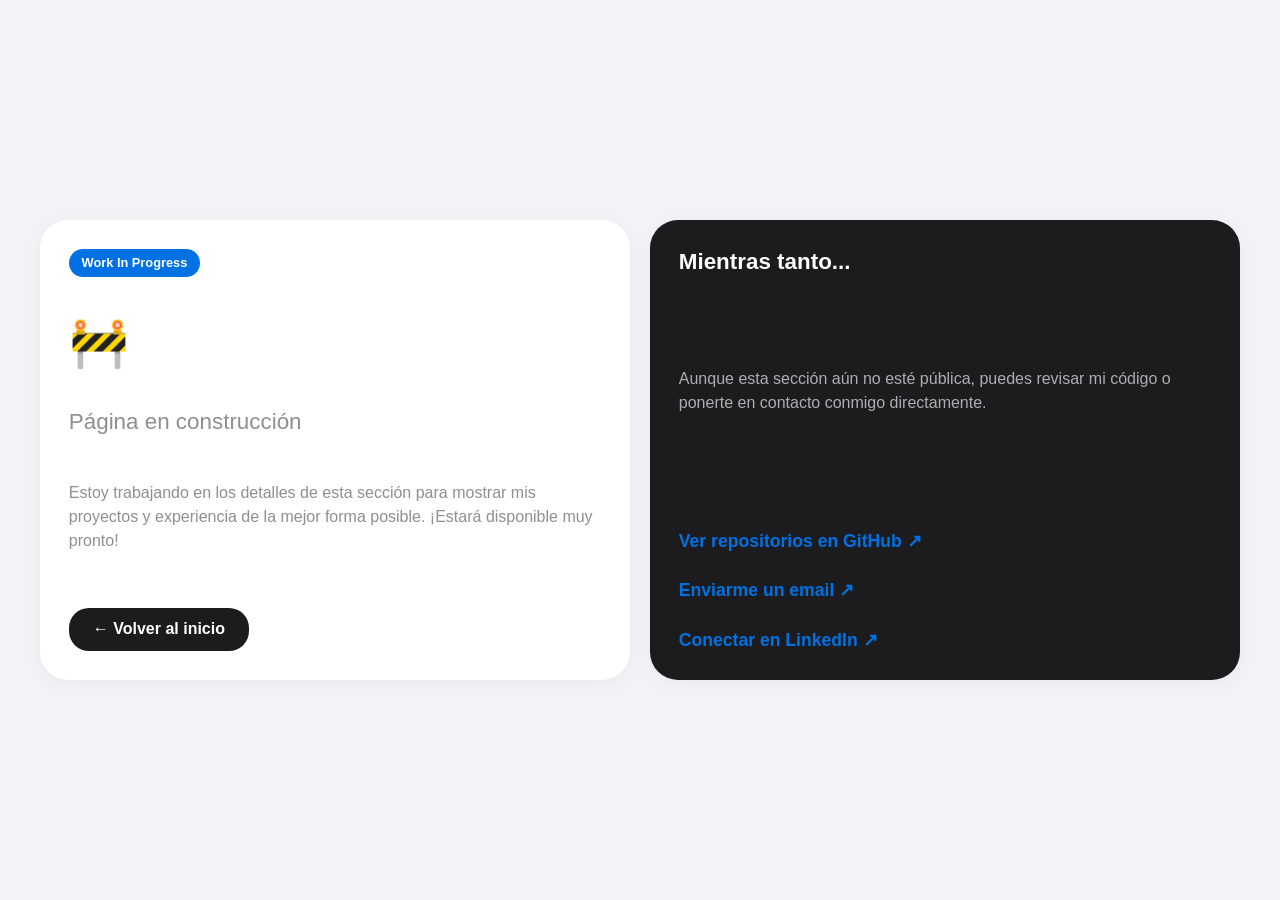
==== paginas/desarrollo.html @ 82659508 "Add files via upload" ====
<!DOCTYPE html>
<html lang="es">
<head>
    <meta charset="UTF-8">
    <meta name="viewport" content="width=device-width, initial-scale=1.0">
    <title>En Desarrollo | Pablo Ventero</title>
    <link rel="stylesheet" href="estiloPaginas.css">
</head>
<body>

    <main class="bento-container">
        
        <!-- Caja Principal (Fila 1 y 2, Izquierda) -->
        <div class="bento-item span-2x2">
            <span class="badge highlight">Work In Progress</span>
            <h1 style="font-size: 3rem; margin-bottom: 1rem;">🚧</h1>
            <h2>Página en construcción</h2>
            <p>Estoy trabajando en los detalles de esta sección para mostrar mis proyectos y experiencia de la mejor forma posible. ¡Estará disponible muy pronto!</p>
            <a href="../index.html" class="btn" style="margin-top: 2rem;">&larr; Volver al inicio</a>
        </div>

        <!-- Caja Secundaria (Fila 1 y 2, Derecha) -->
        <div class="bento-item span-2x2 dark-bg">
            <h3>Mientras tanto...</h3>
            <p>Aunque esta sección aún no esté pública, puedes revisar mi código o ponerte en contacto conmigo directamente.</p>
            
            <div class="social-links" style="margin-top: 2rem;">
                <a href="https://github.com/tu-usuario" target="_blank" style="font-size: 1.1rem;">Ver repositorios en GitHub ↗</a>
                <a href="mailto:tu-correo@email.com" style="font-size: 1.1rem; margin-top: 1rem;">Enviarme un email ↗</a>
                <a href="https://linkedin.com/in/tu-usuario" target="_blank" style="font-size: 1.1rem; margin-top: 1rem;">Conectar en LinkedIn ↗</a>
            </div>
        </div>

    </main>

</body>
</html>
---- paginas/estiloPaginas.css ----
:root {
    --bg-color: #f2f2f7;
    --bento-bg: #ffffff;
    --bento-hover: #f9f9fb;
    --text-main: #1c1c1e;
    --text-sec: #8e8e93;
    --accent: #0071e3;
    --dark-bg: #1c1c1e;
    --dark-hover: #2c2c2e;
    --dark-text: #ffffff;
    --radius: 28px;
    --gap: 20px;
}

* {
    margin: 0;
    padding: 0;
    box-sizing: border-box;
    font-family: -apple-system, BlinkMacSystemFont, "Segoe UI", Roboto, Helvetica, Arial, sans-serif;
}

body {
    background-color: var(--bg-color);
    color: var(--text-main);
    display: flex;
    justify-content: center;
    align-items: center;
    min-height: 100vh;
    padding: 2rem;
}

.bento-container {
    display: grid;
    grid-template-columns: repeat(4, 1fr);
    /* Reducimos la altura base de cada fila (antes era 250px) */
    grid-auto-rows: 220px; 
    gap: var(--gap);
    max-width: 1200px;
    width: 100%;
}

/* Estilos base de las cajas */
.bento-item {
    background-color: var(--bento-bg);
    border-radius: var(--radius);
    /* Reducimos ligeramente el padding para que el contenido respire al tener menos altura */
    padding: 1.8rem;
    box-shadow: 0 4px 20px rgba(0, 0, 0, 0.04);
    display: flex;
    flex-direction: column;
    justify-content: space-between;
    overflow: hidden;
    position: relative;
    text-decoration: none;
    color: var(--text-main);
}

/* --- ANIMACIONES PARA LOS ENLACES --- */
.project-link {
    transition: transform 0.3s cubic-bezier(0.175, 0.885, 0.32, 1.275), 
                box-shadow 0.3s ease, 
                background-color 0.3s ease;
    cursor: pointer;
}

.project-link:hover {
    transform: translateY(-8px) scale(1.02);
    box-shadow: 0 15px 35px rgba(0, 0, 0, 0.1);
    background-color: var(--bento-hover);
}

.project-link h3 { transition: transform 0.3s ease; }
.project-link:hover h3 { transform: translateX(5px); }

.dark-bg.project-link:hover { background-color: var(--dark-hover); }

/* --- SPANS DE LA CUADRÍCULA PARA 5 ELEMENTOS --- */
.span-2x2 { grid-column: span 2; grid-row: span 2; }
.span-2x1 { grid-column: span 2; grid-row: span 1; }
.span-1x1 { grid-column: span 1; grid-row: span 1; }
.span-1x2 { grid-column: span 1; grid-row: span 2; }

/* Tipografías */
h1 { font-size: 2.5rem; font-weight: 700; margin-bottom: 0.5rem; letter-spacing: -0.05em; }
h2 { font-size: 1.4rem; font-weight: 500; color: var(--text-sec); margin-bottom: 1.5rem; }
h3 { font-size: 1.4rem; font-weight: 600; margin-bottom: 0.5rem; display: flex; align-items: center; justify-content: space-between;}
p { color: var(--text-sec); font-size: 1rem; line-height: 1.5; }

/* Elementos de UI */
.badge {
    align-self: flex-start;
    background: #e5e5ea;
    color: var(--text-main);
    padding: 0.4rem 0.8rem;
    border-radius: 20px;
    font-size: 0.8rem;
    font-weight: 600;
    margin-bottom: 1rem;
}

.badge.highlight { background: var(--accent); color: white; }

.btn {
    align-self: flex-start;
    background: var(--text-main);
    color: white;
    text-decoration: none;
    padding: 0.8rem 1.5rem;
    border-radius: 20px;
    font-weight: 600;
    margin-top: auto;
}

.dark-bg { background-color: var(--dark-bg); color: var(--dark-text); }
.dark-bg p, .dark-bg h2 { color: #aeaeb2; }
.dark-bg .badge { background: #3a3a3c; color: white; }

.location { font-weight: 600; margin-bottom: 1rem; color: var(--text-main); }
.social-links { display: flex; flex-direction: column; gap: 0.8rem; }
.social-links a { color: var(--accent); text-decoration: none; font-weight: 600; transition: opacity 0.2s; }
.social-links a:hover { opacity: 0.7; }

/* Caja de Perfil (Sobre Mí) con Foto */
.profile-box {
    display: flex;
    flex-direction: row;
    align-items: center;
    gap: 2rem;
}
.profile-content { flex: 1; }
.profile-img {
    width: 120px;
    height: 120px;
    border-radius: 50%;
    background-color: #d1d1d6; /* Reemplaza esto con background-image: url('tu-foto.jpg'); */
    flex-shrink: 0;
}

/* Diseño Responsivo */
@media (max-width: 950px) {
    .bento-container {
        grid-template-columns: repeat(2, 1fr);
        grid-auto-rows: auto;
    }
    .span-2x2, .span-2x1 { grid-column: span 2; }
    .span-1x1 { grid-column: span 1; min-height: 250px; }
    .profile-box { flex-direction: column; text-align: center; }
}

@media (max-width: 600px) {
    .bento-container { grid-template-columns: 1fr; }
    .span-2x2, .span-2x1, .span-1x1 { grid-column: span 1; grid-row: auto; min-height: 250px; }
}
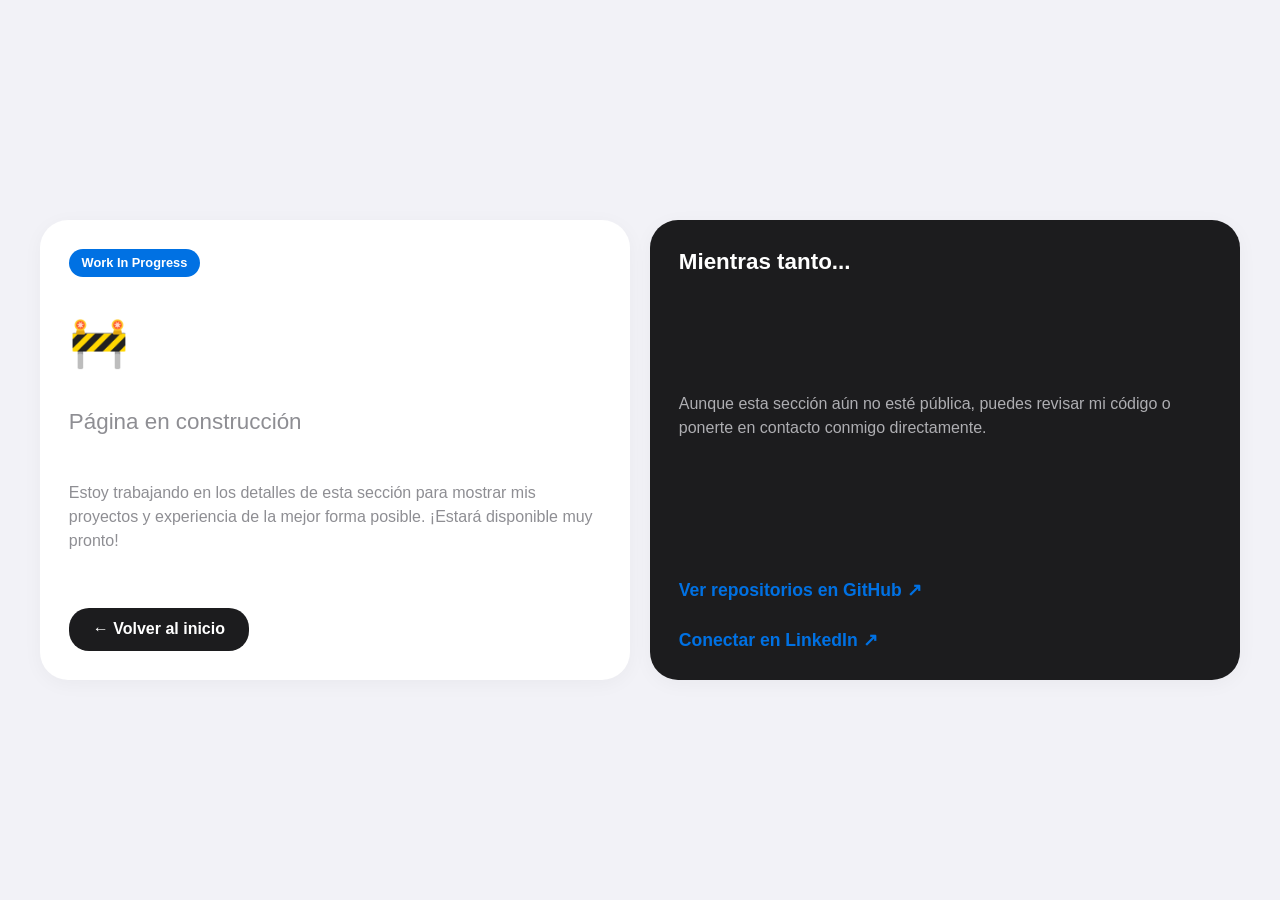
==== commit 7d7910f0: "Add files via upload" ====
--- a/paginas/desarrollo.html
+++ b/paginas/desarrollo.html
@@ -25,9 +25,8 @@
             <p>Aunque esta sección aún no esté pública, puedes revisar mi código o ponerte en contacto conmigo directamente.</p>
             
             <div class="social-links" style="margin-top: 2rem;">
-                <a href="https://github.com/tu-usuario" target="_blank" style="font-size: 1.1rem;">Ver repositorios en GitHub ↗</a>
-                <a href="mailto:tu-correo@email.com" style="font-size: 1.1rem; margin-top: 1rem;">Enviarme un email ↗</a>
-                <a href="https://linkedin.com/in/tu-usuario" target="_blank" style="font-size: 1.1rem; margin-top: 1rem;">Conectar en LinkedIn ↗</a>
+                <a href="https://github.com/Pablo-Ventero" target="_blank" style="font-size: 1.1rem;">Ver repositorios en GitHub ↗</a>
+                <a href="https://www.linkedin.com/in/pablo-ventero-b2378b3b5/" target="_blank" style="font-size: 1.1rem; margin-top: 1rem;">Conectar en LinkedIn ↗</a>
             </div>
         </div>
 
